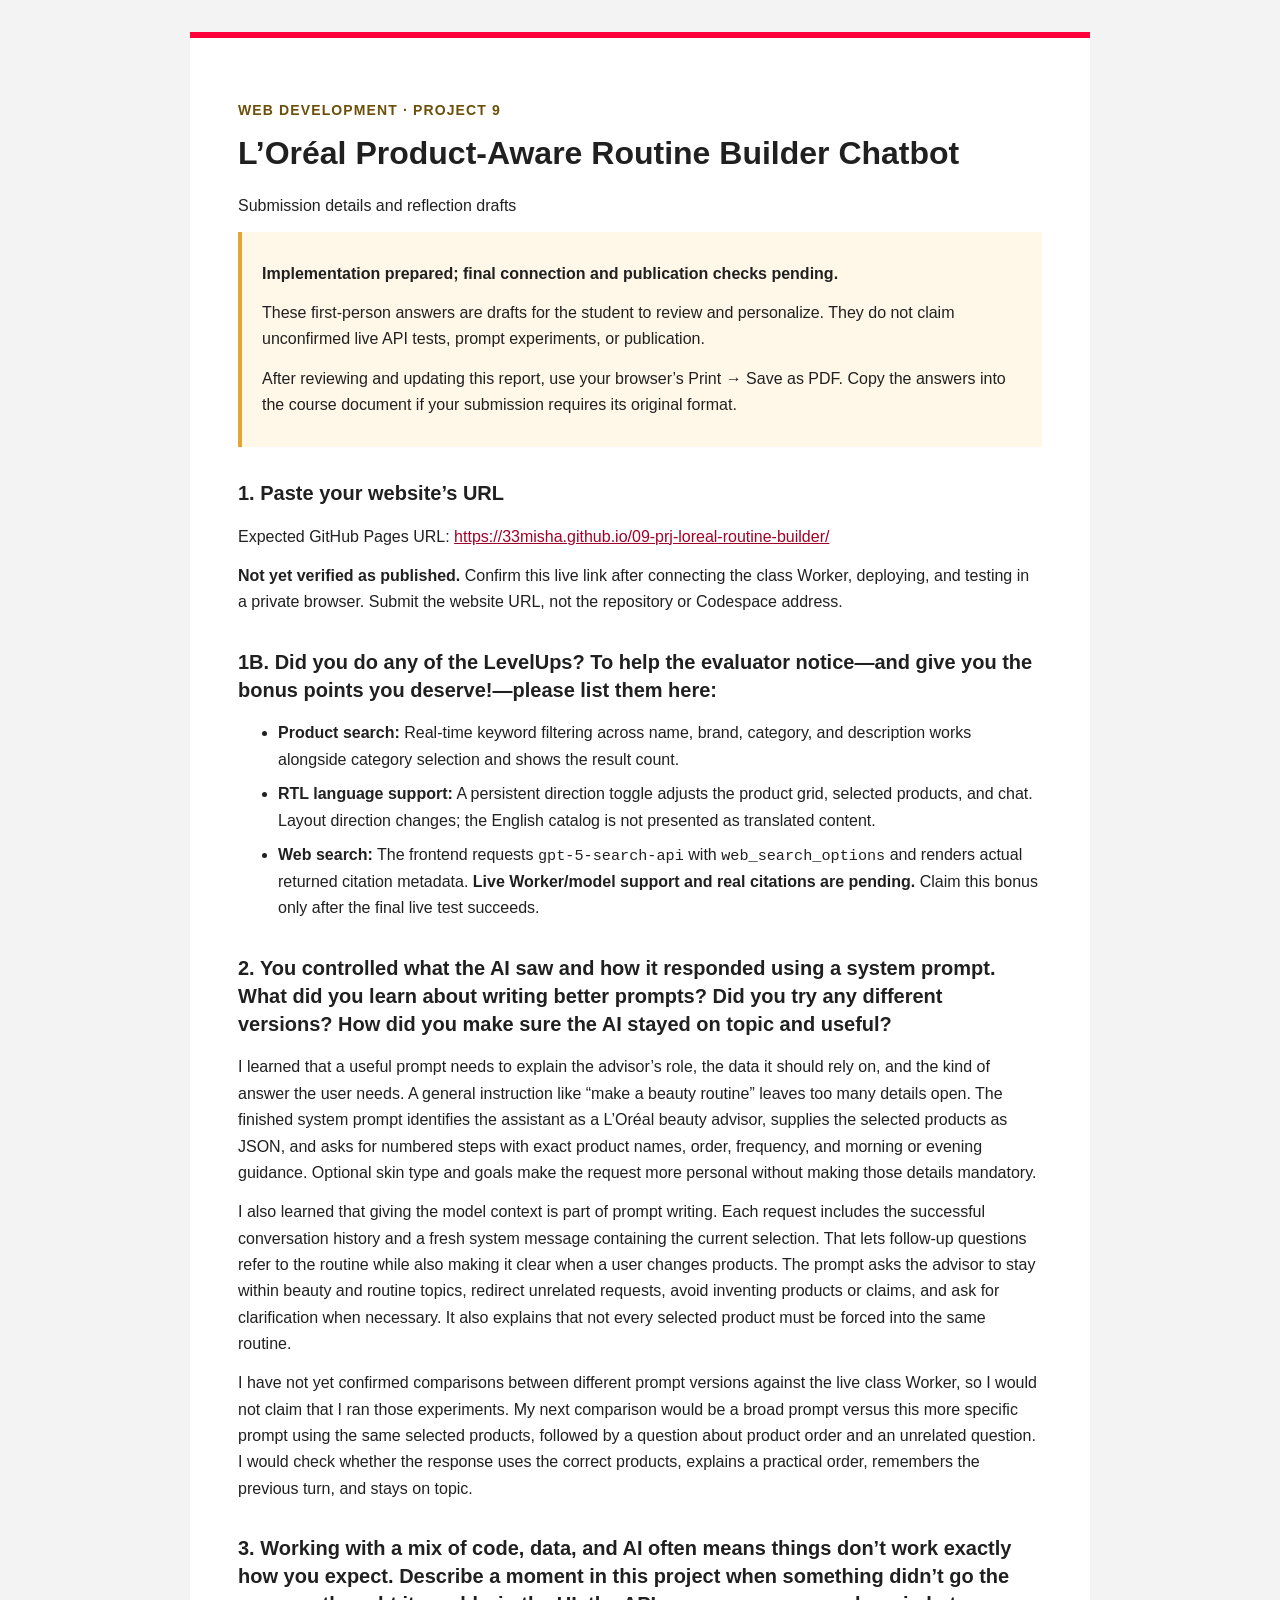
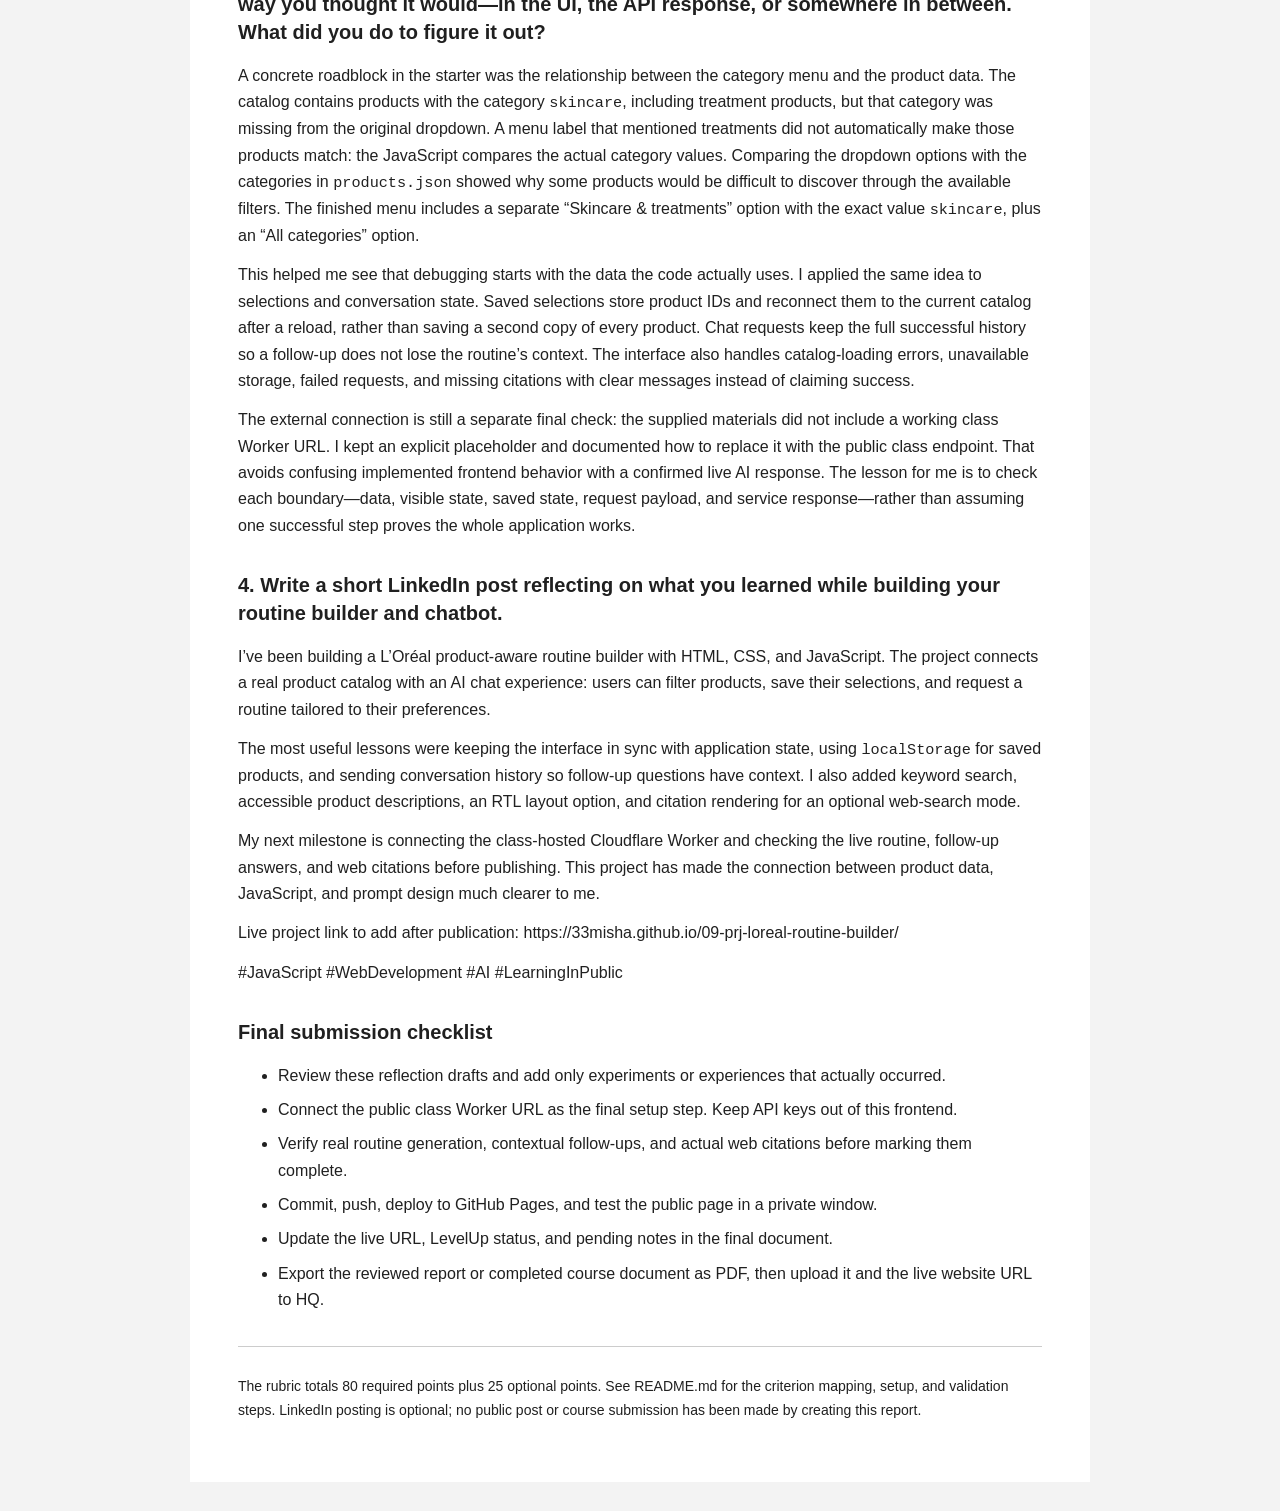
==== submission.html @ 69f9c68c "Complete product-aware routine builder and submission drafts" ====
<!DOCTYPE html>
<html lang="en">
  <head>
    <meta charset="UTF-8" />
    <meta name="viewport" content="width=device-width, initial-scale=1.0" />
    <title>Project 9 | Submission and Reflections</title>
    <style>
      /* This separate report is readable on screen and when printed to PDF. */
      * { box-sizing: border-box; }
      body { margin: 0; background: #f3f3f3; color: #202020; font: 1rem/1.65 Arial, sans-serif; }
      main { max-width: 900px; margin: 2rem auto; padding: 3rem; background: white; border-top: 6px solid #ff003b; }
      h1 { line-height: 1.15; font-size: 2rem; margin-top: .5rem; }
      h2 { font-size: 1.25rem; line-height: 1.4; margin-top: 2rem; break-after: avoid; }
      p { margin: .8rem 0; }
      a { color: #a00027; overflow-wrap: anywhere; }
      .eyebrow { font-size: .875rem; font-weight: bold; letter-spacing: .08em; color: #6c500a; }
      .notice { padding: 1rem 1.25rem; border-inline-start: 4px solid #e3a535; background: #fff8e8; }
      .status { font-weight: bold; }
      li { margin-block: .5rem; }
      code { font-size: .95em; }
      footer { margin-top: 2rem; border-top: 1px solid #ccc; padding-top: 1rem; font-size: .875rem; }
      @media (max-width: 600px) { main { margin: 0; padding: 1.5rem; } }
      @media print {
        @page { size: Letter; margin: .65in; }
        body { background: white; font-size: 10.5pt; line-height: 1.5; }
        main { max-width: none; margin: 0; padding: 0; border-top-width: 4px; }
        .screen-note { display: none; }
        h1 { font-size: 23pt; }
        h2 { font-size: 13pt; }
        p, li { orphans: 3; widows: 3; }
        a { color: inherit; }
        .notice { background: white; }
      }
    </style>
  </head>
  <body>
    <main>
      <header>
        <p class="eyebrow">WEB DEVELOPMENT · PROJECT 9</p>
        <h1>L’Oréal Product-Aware Routine Builder Chatbot</h1>
        <p>Submission details and reflection drafts</p>
      </header>
      <div class="notice">
        <p class="status">Implementation prepared; final connection and publication checks pending.</p>
        <p>These first-person answers are drafts for the student to review and personalize. They do not claim unconfirmed live API tests, prompt experiments, or publication.</p>
        <p class="screen-note">After reviewing and updating this report, use your browser’s Print → Save as PDF. Copy the answers into the course document if your submission requires its original format.</p>
      </div>

      <section aria-labelledby="website">
        <h2 id="website">1. Paste your website’s URL</h2>
        <p>Expected GitHub Pages URL: <a href="https://33misha.github.io/09-prj-loreal-routine-builder/">https://33misha.github.io/09-prj-loreal-routine-builder/</a></p>
        <p><strong>Not yet verified as published.</strong> Confirm this live link after connecting the class Worker, deploying, and testing in a private browser. Submit the website URL, not the repository or Codespace address.</p>
      </section>

      <section aria-labelledby="levelups">
        <h2 id="levelups">1B. Did you do any of the LevelUps? To help the evaluator notice—and give you the bonus points you deserve!—please list them here:</h2>
        <ul>
          <li><strong>Product search:</strong> Real-time keyword filtering across name, brand, category, and description works alongside category selection and shows the result count.</li>
          <li><strong>RTL language support:</strong> A persistent direction toggle adjusts the product grid, selected products, and chat. Layout direction changes; the English catalog is not presented as translated content.</li>
          <li><strong>Web search:</strong> The frontend requests <code>gpt-5-search-api</code> with <code>web_search_options</code> and renders actual returned citation metadata. <strong>Live Worker/model support and real citations are pending.</strong> Claim this bonus only after the final live test succeeds.</li>
        </ul>
      </section>

      <section aria-labelledby="prompt">
        <h2 id="prompt">2. You controlled what the AI saw and how it responded using a system prompt. What did you learn about writing better prompts? Did you try any different versions? How did you make sure the AI stayed on topic and useful?</h2>
        <p>I learned that a useful prompt needs to explain the advisor’s role, the data it should rely on, and the kind of answer the user needs. A general instruction like “make a beauty routine” leaves too many details open. The finished system prompt identifies the assistant as a L’Oréal beauty advisor, supplies the selected products as JSON, and asks for numbered steps with exact product names, order, frequency, and morning or evening guidance. Optional skin type and goals make the request more personal without making those details mandatory.</p>
        <p>I also learned that giving the model context is part of prompt writing. Each request includes the successful conversation history and a fresh system message containing the current selection. That lets follow-up questions refer to the routine while also making it clear when a user changes products. The prompt asks the advisor to stay within beauty and routine topics, redirect unrelated requests, avoid inventing products or claims, and ask for clarification when necessary. It also explains that not every selected product must be forced into the same routine.</p>
        <p>I have not yet confirmed comparisons between different prompt versions against the live class Worker, so I would not claim that I ran those experiments. My next comparison would be a broad prompt versus this more specific prompt using the same selected products, followed by a question about product order and an unrelated question. I would check whether the response uses the correct products, explains a practical order, remembers the previous turn, and stays on topic.</p>
      </section>

      <section aria-labelledby="roadblock">
        <h2 id="roadblock">3. Working with a mix of code, data, and AI often means things don’t work exactly how you expect. Describe a moment in this project when something didn’t go the way you thought it would—in the UI, the API response, or somewhere in between. What did you do to figure it out?</h2>
        <p>A concrete roadblock in the starter was the relationship between the category menu and the product data. The catalog contains products with the category <code>skincare</code>, including treatment products, but that category was missing from the original dropdown. A menu label that mentioned treatments did not automatically make those products match: the JavaScript compares the actual category values. Comparing the dropdown options with the categories in <code>products.json</code> showed why some products would be difficult to discover through the available filters. The finished menu includes a separate “Skincare &amp; treatments” option with the exact value <code>skincare</code>, plus an “All categories” option.</p>
        <p>This helped me see that debugging starts with the data the code actually uses. I applied the same idea to selections and conversation state. Saved selections store product IDs and reconnect them to the current catalog after a reload, rather than saving a second copy of every product. Chat requests keep the full successful history so a follow-up does not lose the routine’s context. The interface also handles catalog-loading errors, unavailable storage, failed requests, and missing citations with clear messages instead of claiming success.</p>
        <p>The external connection is still a separate final check: the supplied materials did not include a working class Worker URL. I kept an explicit placeholder and documented how to replace it with the public class endpoint. That avoids confusing implemented frontend behavior with a confirmed live AI response. The lesson for me is to check each boundary—data, visible state, saved state, request payload, and service response—rather than assuming one successful step proves the whole application works.</p>
      </section>

      <section aria-labelledby="linkedin">
        <h2 id="linkedin">4. Write a short LinkedIn post reflecting on what you learned while building your routine builder and chatbot.</h2>
        <p>I’ve been building a L’Oréal product-aware routine builder with HTML, CSS, and JavaScript. The project connects a real product catalog with an AI chat experience: users can filter products, save their selections, and request a routine tailored to their preferences.</p>
        <p>The most useful lessons were keeping the interface in sync with application state, using <code>localStorage</code> for saved products, and sending conversation history so follow-up questions have context. I also added keyword search, accessible product descriptions, an RTL layout option, and citation rendering for an optional web-search mode.</p>
        <p>My next milestone is connecting the class-hosted Cloudflare Worker and checking the live routine, follow-up answers, and web citations before publishing. This project has made the connection between product data, JavaScript, and prompt design much clearer to me.</p>
        <p>Live project link to add after publication: https://33misha.github.io/09-prj-loreal-routine-builder/</p>
        <p>#JavaScript #WebDevelopment #AI #LearningInPublic</p>
      </section>

      <section aria-labelledby="remaining">
        <h2 id="remaining">Final submission checklist</h2>
        <ul>
          <li>Review these reflection drafts and add only experiments or experiences that actually occurred.</li>
          <li>Connect the public class Worker URL as the final setup step. Keep API keys out of this frontend.</li>
          <li>Verify real routine generation, contextual follow-ups, and actual web citations before marking them complete.</li>
          <li>Commit, push, deploy to GitHub Pages, and test the public page in a private window.</li>
          <li>Update the live URL, LevelUp status, and pending notes in the final document.</li>
          <li>Export the reviewed report or completed course document as PDF, then upload it and the live website URL to HQ.</li>
        </ul>
      </section>
      <footer>
        <p>The rubric totals 80 required points plus 25 optional points. See README.md for the criterion mapping, setup, and validation steps. LinkedIn posting is optional; no public post or course submission has been made by creating this report.</p>
      </footer>
    </main>
  </body>
</html>
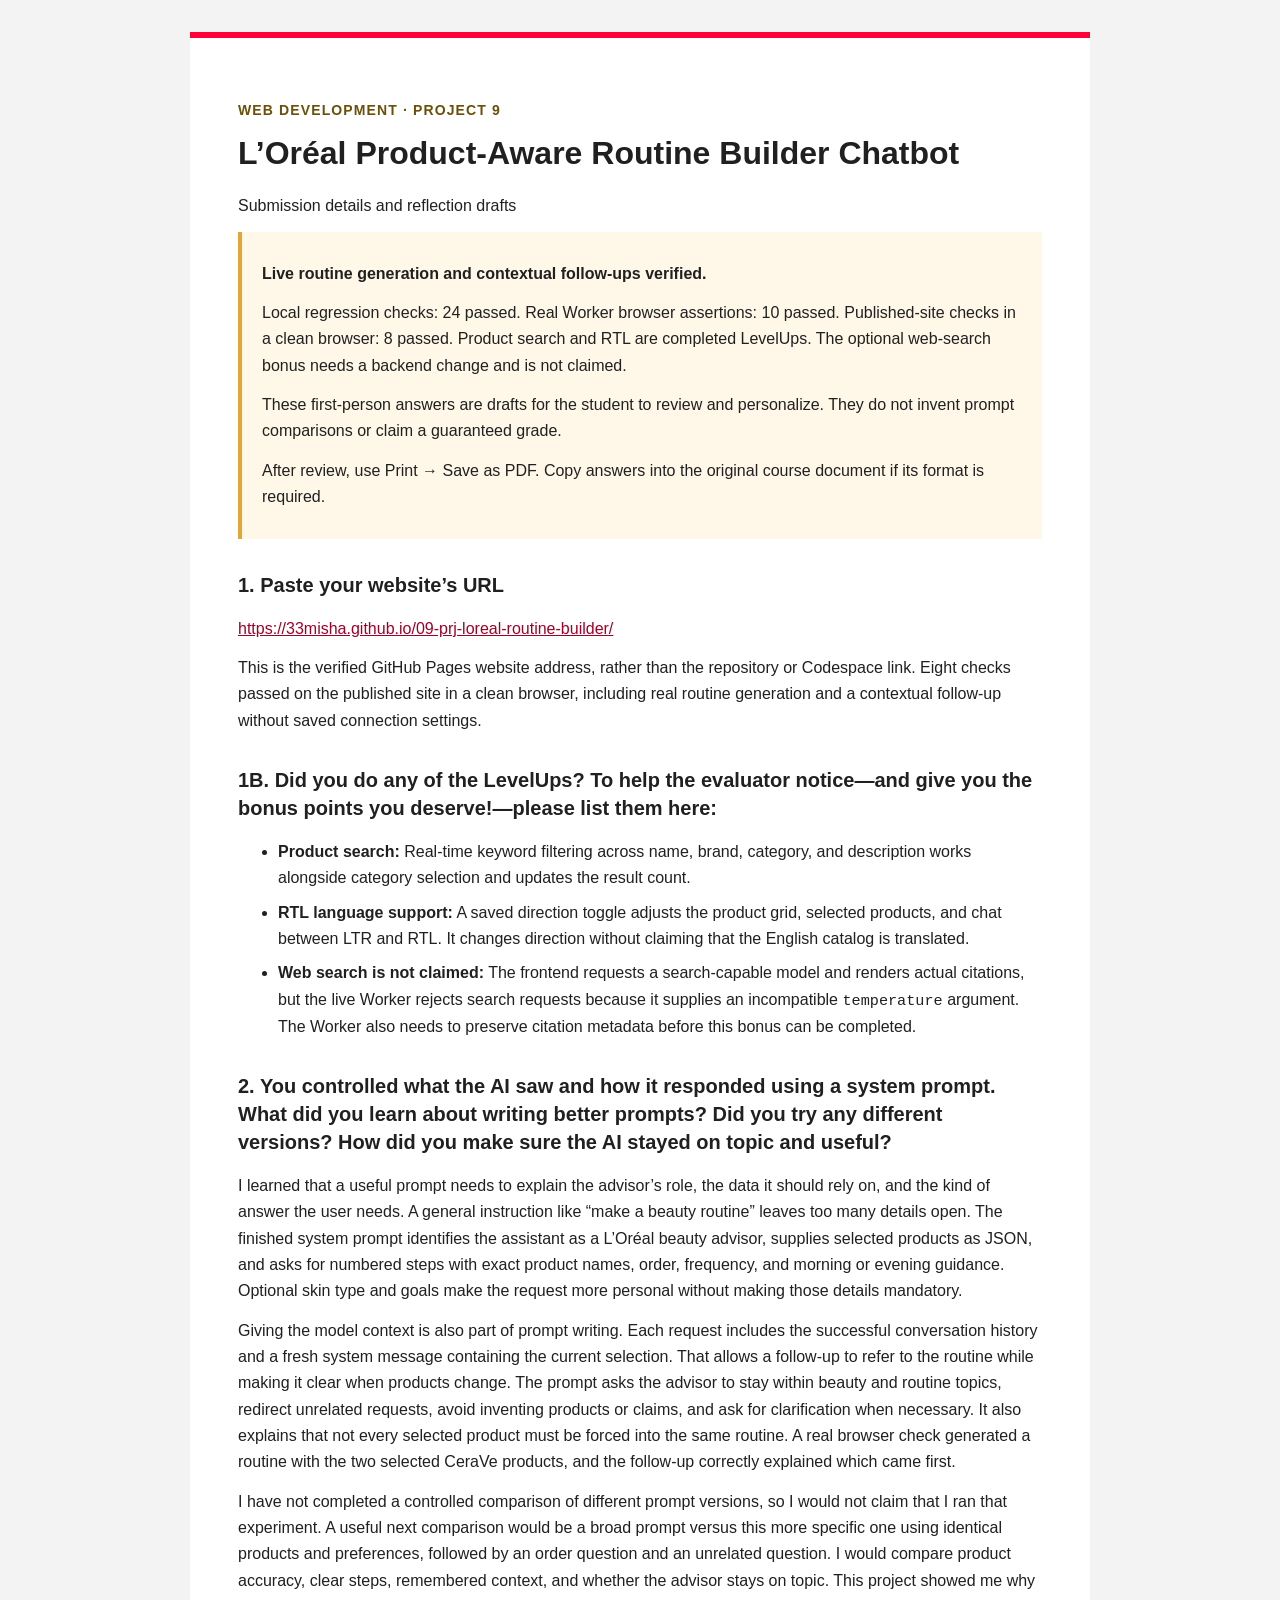
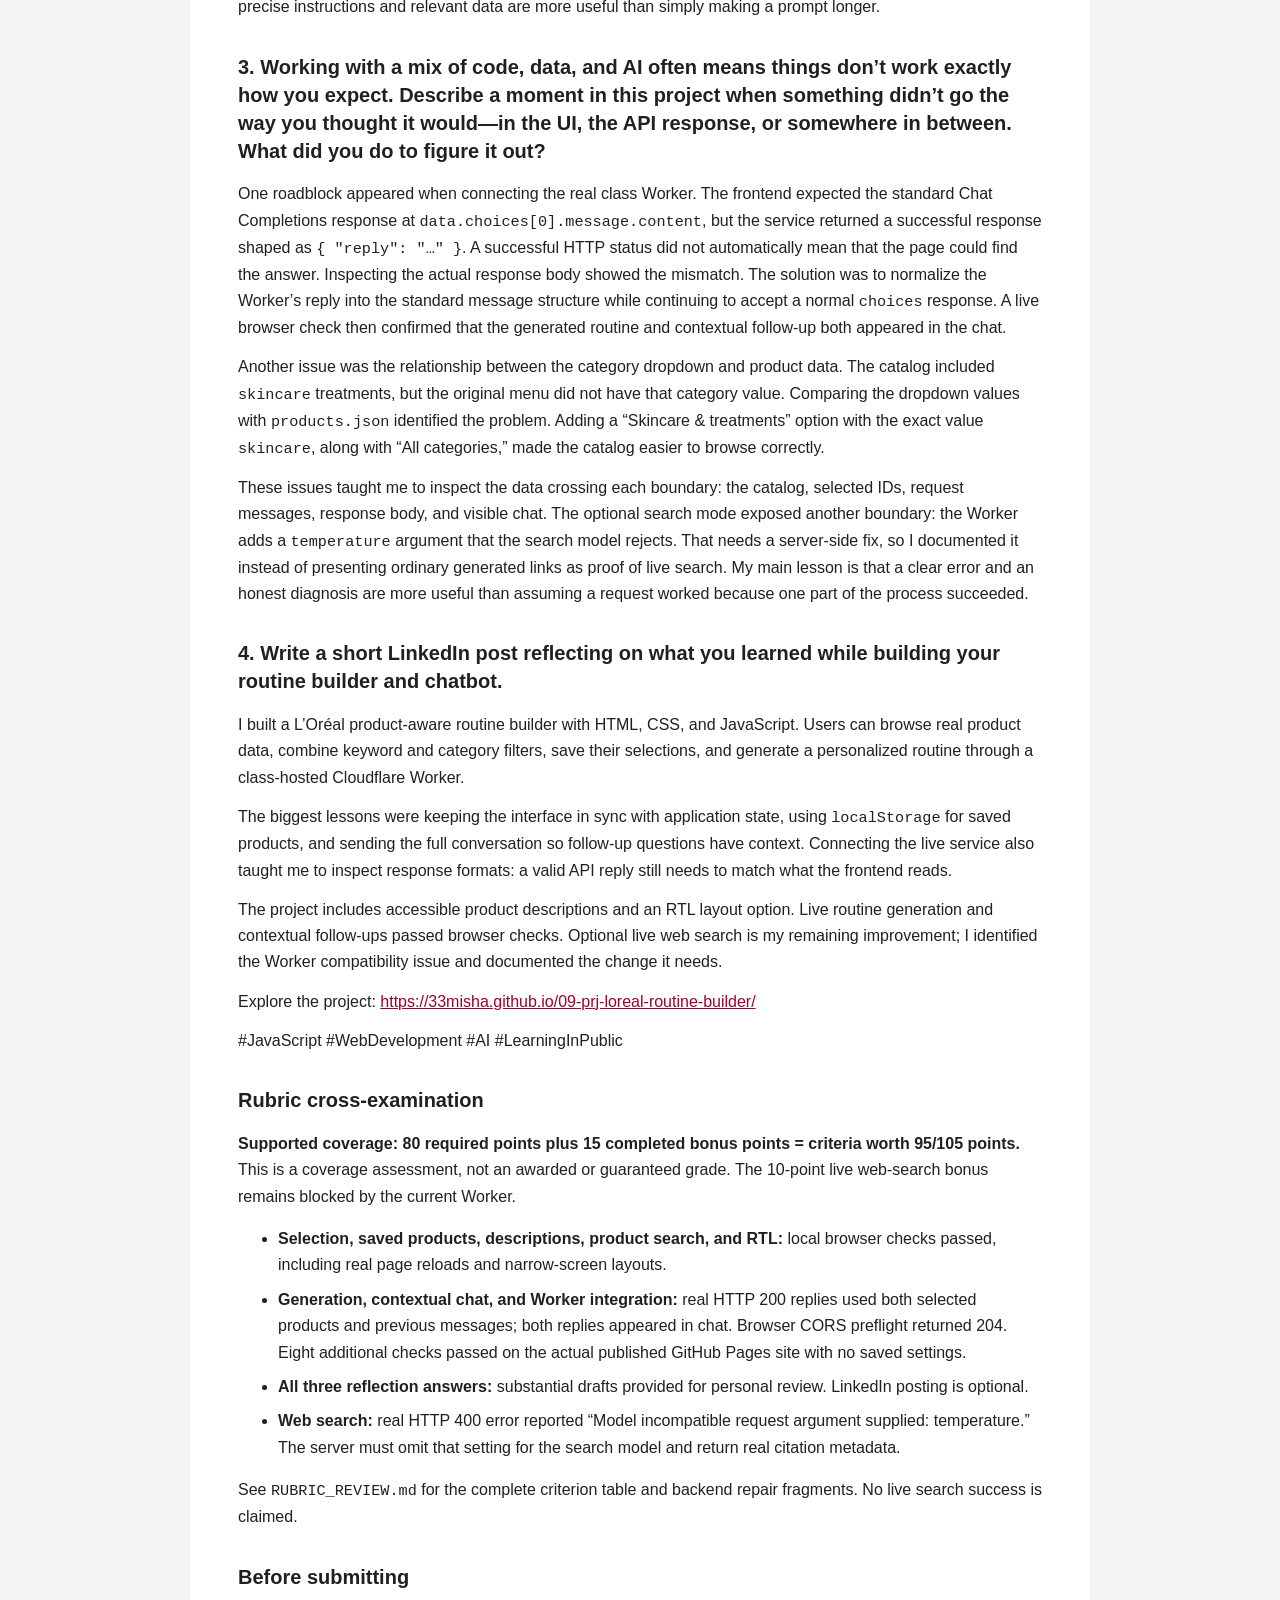
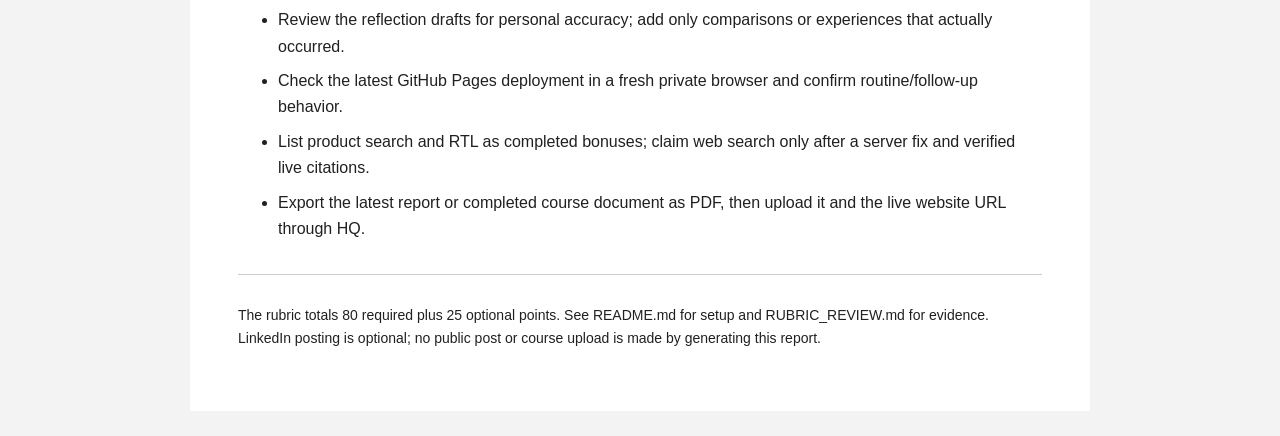
==== commit 2ab8d14e: "Document live verification and rubric review with updated submission" ====
--- a/submission.html
+++ b/submission.html
@@ -41,62 +41,73 @@
         <p>Submission details and reflection drafts</p>
       </header>
       <div class="notice">
-        <p class="status">Implementation prepared; final connection and publication checks pending.</p>
-        <p>These first-person answers are drafts for the student to review and personalize. They do not claim unconfirmed live API tests, prompt experiments, or publication.</p>
-        <p class="screen-note">After reviewing and updating this report, use your browser’s Print → Save as PDF. Copy the answers into the course document if your submission requires its original format.</p>
+        <p class="status">Live routine generation and contextual follow-ups verified.</p>
+        <p>Local regression checks: 24 passed. Real Worker browser assertions: 10 passed. Published-site checks in a clean browser: 8 passed. Product search and RTL are completed LevelUps. The optional web-search bonus needs a backend change and is not claimed.</p>
+        <p>These first-person answers are drafts for the student to review and personalize. They do not invent prompt comparisons or claim a guaranteed grade.</p>
+        <p class="screen-note">After review, use Print → Save as PDF. Copy answers into the original course document if its format is required.</p>
       </div>
 
       <section aria-labelledby="website">
         <h2 id="website">1. Paste your website’s URL</h2>
-        <p>Expected GitHub Pages URL: <a href="https://33misha.github.io/09-prj-loreal-routine-builder/">https://33misha.github.io/09-prj-loreal-routine-builder/</a></p>
-        <p><strong>Not yet verified as published.</strong> Confirm this live link after connecting the class Worker, deploying, and testing in a private browser. Submit the website URL, not the repository or Codespace address.</p>
+        <p><a href="https://33misha.github.io/09-prj-loreal-routine-builder/">https://33misha.github.io/09-prj-loreal-routine-builder/</a></p>
+        <p>This is the verified GitHub Pages website address, rather than the repository or Codespace link. Eight checks passed on the published site in a clean browser, including real routine generation and a contextual follow-up without saved connection settings.</p>
       </section>
 
       <section aria-labelledby="levelups">
         <h2 id="levelups">1B. Did you do any of the LevelUps? To help the evaluator notice—and give you the bonus points you deserve!—please list them here:</h2>
         <ul>
-          <li><strong>Product search:</strong> Real-time keyword filtering across name, brand, category, and description works alongside category selection and shows the result count.</li>
-          <li><strong>RTL language support:</strong> A persistent direction toggle adjusts the product grid, selected products, and chat. Layout direction changes; the English catalog is not presented as translated content.</li>
-          <li><strong>Web search:</strong> The frontend requests <code>gpt-5-search-api</code> with <code>web_search_options</code> and renders actual returned citation metadata. <strong>Live Worker/model support and real citations are pending.</strong> Claim this bonus only after the final live test succeeds.</li>
+          <li><strong>Product search:</strong> Real-time keyword filtering across name, brand, category, and description works alongside category selection and updates the result count.</li>
+          <li><strong>RTL language support:</strong> A saved direction toggle adjusts the product grid, selected products, and chat between LTR and RTL. It changes direction without claiming that the English catalog is translated.</li>
+          <li><strong>Web search is not claimed:</strong> The frontend requests a search-capable model and renders actual citations, but the live Worker rejects search requests because it supplies an incompatible <code>temperature</code> argument. The Worker also needs to preserve citation metadata before this bonus can be completed.</li>
         </ul>
       </section>
 
       <section aria-labelledby="prompt">
         <h2 id="prompt">2. You controlled what the AI saw and how it responded using a system prompt. What did you learn about writing better prompts? Did you try any different versions? How did you make sure the AI stayed on topic and useful?</h2>
-        <p>I learned that a useful prompt needs to explain the advisor’s role, the data it should rely on, and the kind of answer the user needs. A general instruction like “make a beauty routine” leaves too many details open. The finished system prompt identifies the assistant as a L’Oréal beauty advisor, supplies the selected products as JSON, and asks for numbered steps with exact product names, order, frequency, and morning or evening guidance. Optional skin type and goals make the request more personal without making those details mandatory.</p>
-        <p>I also learned that giving the model context is part of prompt writing. Each request includes the successful conversation history and a fresh system message containing the current selection. That lets follow-up questions refer to the routine while also making it clear when a user changes products. The prompt asks the advisor to stay within beauty and routine topics, redirect unrelated requests, avoid inventing products or claims, and ask for clarification when necessary. It also explains that not every selected product must be forced into the same routine.</p>
-        <p>I have not yet confirmed comparisons between different prompt versions against the live class Worker, so I would not claim that I ran those experiments. My next comparison would be a broad prompt versus this more specific prompt using the same selected products, followed by a question about product order and an unrelated question. I would check whether the response uses the correct products, explains a practical order, remembers the previous turn, and stays on topic.</p>
+        <p>I learned that a useful prompt needs to explain the advisor’s role, the data it should rely on, and the kind of answer the user needs. A general instruction like “make a beauty routine” leaves too many details open. The finished system prompt identifies the assistant as a L’Oréal beauty advisor, supplies selected products as JSON, and asks for numbered steps with exact product names, order, frequency, and morning or evening guidance. Optional skin type and goals make the request more personal without making those details mandatory.</p>
+        <p>Giving the model context is also part of prompt writing. Each request includes the successful conversation history and a fresh system message containing the current selection. That allows a follow-up to refer to the routine while making it clear when products change. The prompt asks the advisor to stay within beauty and routine topics, redirect unrelated requests, avoid inventing products or claims, and ask for clarification when necessary. It also explains that not every selected product must be forced into the same routine. A real browser check generated a routine with the two selected CeraVe products, and the follow-up correctly explained which came first.</p>
+        <p>I have not completed a controlled comparison of different prompt versions, so I would not claim that I ran that experiment. A useful next comparison would be a broad prompt versus this more specific one using identical products and preferences, followed by an order question and an unrelated question. I would compare product accuracy, clear steps, remembered context, and whether the advisor stays on topic. This project showed me why precise instructions and relevant data are more useful than simply making a prompt longer.</p>
       </section>
 
       <section aria-labelledby="roadblock">
         <h2 id="roadblock">3. Working with a mix of code, data, and AI often means things don’t work exactly how you expect. Describe a moment in this project when something didn’t go the way you thought it would—in the UI, the API response, or somewhere in between. What did you do to figure it out?</h2>
-        <p>A concrete roadblock in the starter was the relationship between the category menu and the product data. The catalog contains products with the category <code>skincare</code>, including treatment products, but that category was missing from the original dropdown. A menu label that mentioned treatments did not automatically make those products match: the JavaScript compares the actual category values. Comparing the dropdown options with the categories in <code>products.json</code> showed why some products would be difficult to discover through the available filters. The finished menu includes a separate “Skincare &amp; treatments” option with the exact value <code>skincare</code>, plus an “All categories” option.</p>
-        <p>This helped me see that debugging starts with the data the code actually uses. I applied the same idea to selections and conversation state. Saved selections store product IDs and reconnect them to the current catalog after a reload, rather than saving a second copy of every product. Chat requests keep the full successful history so a follow-up does not lose the routine’s context. The interface also handles catalog-loading errors, unavailable storage, failed requests, and missing citations with clear messages instead of claiming success.</p>
-        <p>The external connection is still a separate final check: the supplied materials did not include a working class Worker URL. I kept an explicit placeholder and documented how to replace it with the public class endpoint. That avoids confusing implemented frontend behavior with a confirmed live AI response. The lesson for me is to check each boundary—data, visible state, saved state, request payload, and service response—rather than assuming one successful step proves the whole application works.</p>
+        <p>One roadblock appeared when connecting the real class Worker. The frontend expected the standard Chat Completions response at <code>data.choices[0].message.content</code>, but the service returned a successful response shaped as <code>{ "reply": "…" }</code>. A successful HTTP status did not automatically mean that the page could find the answer. Inspecting the actual response body showed the mismatch. The solution was to normalize the Worker’s reply into the standard message structure while continuing to accept a normal <code>choices</code> response. A live browser check then confirmed that the generated routine and contextual follow-up both appeared in the chat.</p>
+        <p>Another issue was the relationship between the category dropdown and product data. The catalog included <code>skincare</code> treatments, but the original menu did not have that category value. Comparing the dropdown values with <code>products.json</code> identified the problem. Adding a “Skincare &amp; treatments” option with the exact value <code>skincare</code>, along with “All categories,” made the catalog easier to browse correctly.</p>
+        <p>These issues taught me to inspect the data crossing each boundary: the catalog, selected IDs, request messages, response body, and visible chat. The optional search mode exposed another boundary: the Worker adds a <code>temperature</code> argument that the search model rejects. That needs a server-side fix, so I documented it instead of presenting ordinary generated links as proof of live search. My main lesson is that a clear error and an honest diagnosis are more useful than assuming a request worked because one part of the process succeeded.</p>
       </section>
 
       <section aria-labelledby="linkedin">
         <h2 id="linkedin">4. Write a short LinkedIn post reflecting on what you learned while building your routine builder and chatbot.</h2>
-        <p>I’ve been building a L’Oréal product-aware routine builder with HTML, CSS, and JavaScript. The project connects a real product catalog with an AI chat experience: users can filter products, save their selections, and request a routine tailored to their preferences.</p>
-        <p>The most useful lessons were keeping the interface in sync with application state, using <code>localStorage</code> for saved products, and sending conversation history so follow-up questions have context. I also added keyword search, accessible product descriptions, an RTL layout option, and citation rendering for an optional web-search mode.</p>
-        <p>My next milestone is connecting the class-hosted Cloudflare Worker and checking the live routine, follow-up answers, and web citations before publishing. This project has made the connection between product data, JavaScript, and prompt design much clearer to me.</p>
-        <p>Live project link to add after publication: https://33misha.github.io/09-prj-loreal-routine-builder/</p>
+        <p>I built a L’Oréal product-aware routine builder with HTML, CSS, and JavaScript. Users can browse real product data, combine keyword and category filters, save their selections, and generate a personalized routine through a class-hosted Cloudflare Worker.</p>
+        <p>The biggest lessons were keeping the interface in sync with application state, using <code>localStorage</code> for saved products, and sending the full conversation so follow-up questions have context. Connecting the live service also taught me to inspect response formats: a valid API reply still needs to match what the frontend reads.</p>
+        <p>The project includes accessible product descriptions and an RTL layout option. Live routine generation and contextual follow-ups passed browser checks. Optional live web search is my remaining improvement; I identified the Worker compatibility issue and documented the change it needs.</p>
+        <p>Explore the project: <a href="https://33misha.github.io/09-prj-loreal-routine-builder/">https://33misha.github.io/09-prj-loreal-routine-builder/</a></p>
         <p>#JavaScript #WebDevelopment #AI #LearningInPublic</p>
       </section>
 
+      <section aria-labelledby="rubric">
+        <h2 id="rubric">Rubric cross-examination</h2>
+        <p><strong>Supported coverage: 80 required points plus 15 completed bonus points = criteria worth 95/105 points.</strong> This is a coverage assessment, not an awarded or guaranteed grade. The 10-point live web-search bonus remains blocked by the current Worker.</p>
+        <ul>
+          <li><strong>Selection, saved products, descriptions, product search, and RTL:</strong> local browser checks passed, including real page reloads and narrow-screen layouts.</li>
+          <li><strong>Generation, contextual chat, and Worker integration:</strong> real HTTP 200 replies used both selected products and previous messages; both replies appeared in chat. Browser CORS preflight returned 204. Eight additional checks passed on the actual published GitHub Pages site with no saved settings.</li>
+          <li><strong>All three reflection answers:</strong> substantial drafts provided for personal review. LinkedIn posting is optional.</li>
+          <li><strong>Web search:</strong> real HTTP 400 error reported “Model incompatible request argument supplied: temperature.” The server must omit that setting for the search model and return real citation metadata.</li>
+        </ul>
+        <p>See <code>RUBRIC_REVIEW.md</code> for the complete criterion table and backend repair fragments. No live search success is claimed.</p>
+      </section>
+
       <section aria-labelledby="remaining">
-        <h2 id="remaining">Final submission checklist</h2>
+        <h2 id="remaining">Before submitting</h2>
         <ul>
-          <li>Review these reflection drafts and add only experiments or experiences that actually occurred.</li>
-          <li>Connect the public class Worker URL as the final setup step. Keep API keys out of this frontend.</li>
-          <li>Verify real routine generation, contextual follow-ups, and actual web citations before marking them complete.</li>
-          <li>Commit, push, deploy to GitHub Pages, and test the public page in a private window.</li>
-          <li>Update the live URL, LevelUp status, and pending notes in the final document.</li>
-          <li>Export the reviewed report or completed course document as PDF, then upload it and the live website URL to HQ.</li>
+          <li>Review the reflection drafts for personal accuracy; add only comparisons or experiences that actually occurred.</li>
+          <li>Check the latest GitHub Pages deployment in a fresh private browser and confirm routine/follow-up behavior.</li>
+          <li>List product search and RTL as completed bonuses; claim web search only after a server fix and verified live citations.</li>
+          <li>Export the latest report or completed course document as PDF, then upload it and the live website URL through HQ.</li>
         </ul>
       </section>
       <footer>
-        <p>The rubric totals 80 required points plus 25 optional points. See README.md for the criterion mapping, setup, and validation steps. LinkedIn posting is optional; no public post or course submission has been made by creating this report.</p>
+        <p>The rubric totals 80 required plus 25 optional points. See README.md for setup and RUBRIC_REVIEW.md for evidence. LinkedIn posting is optional; no public post or course upload is made by generating this report.</p>
       </footer>
     </main>
   </body>
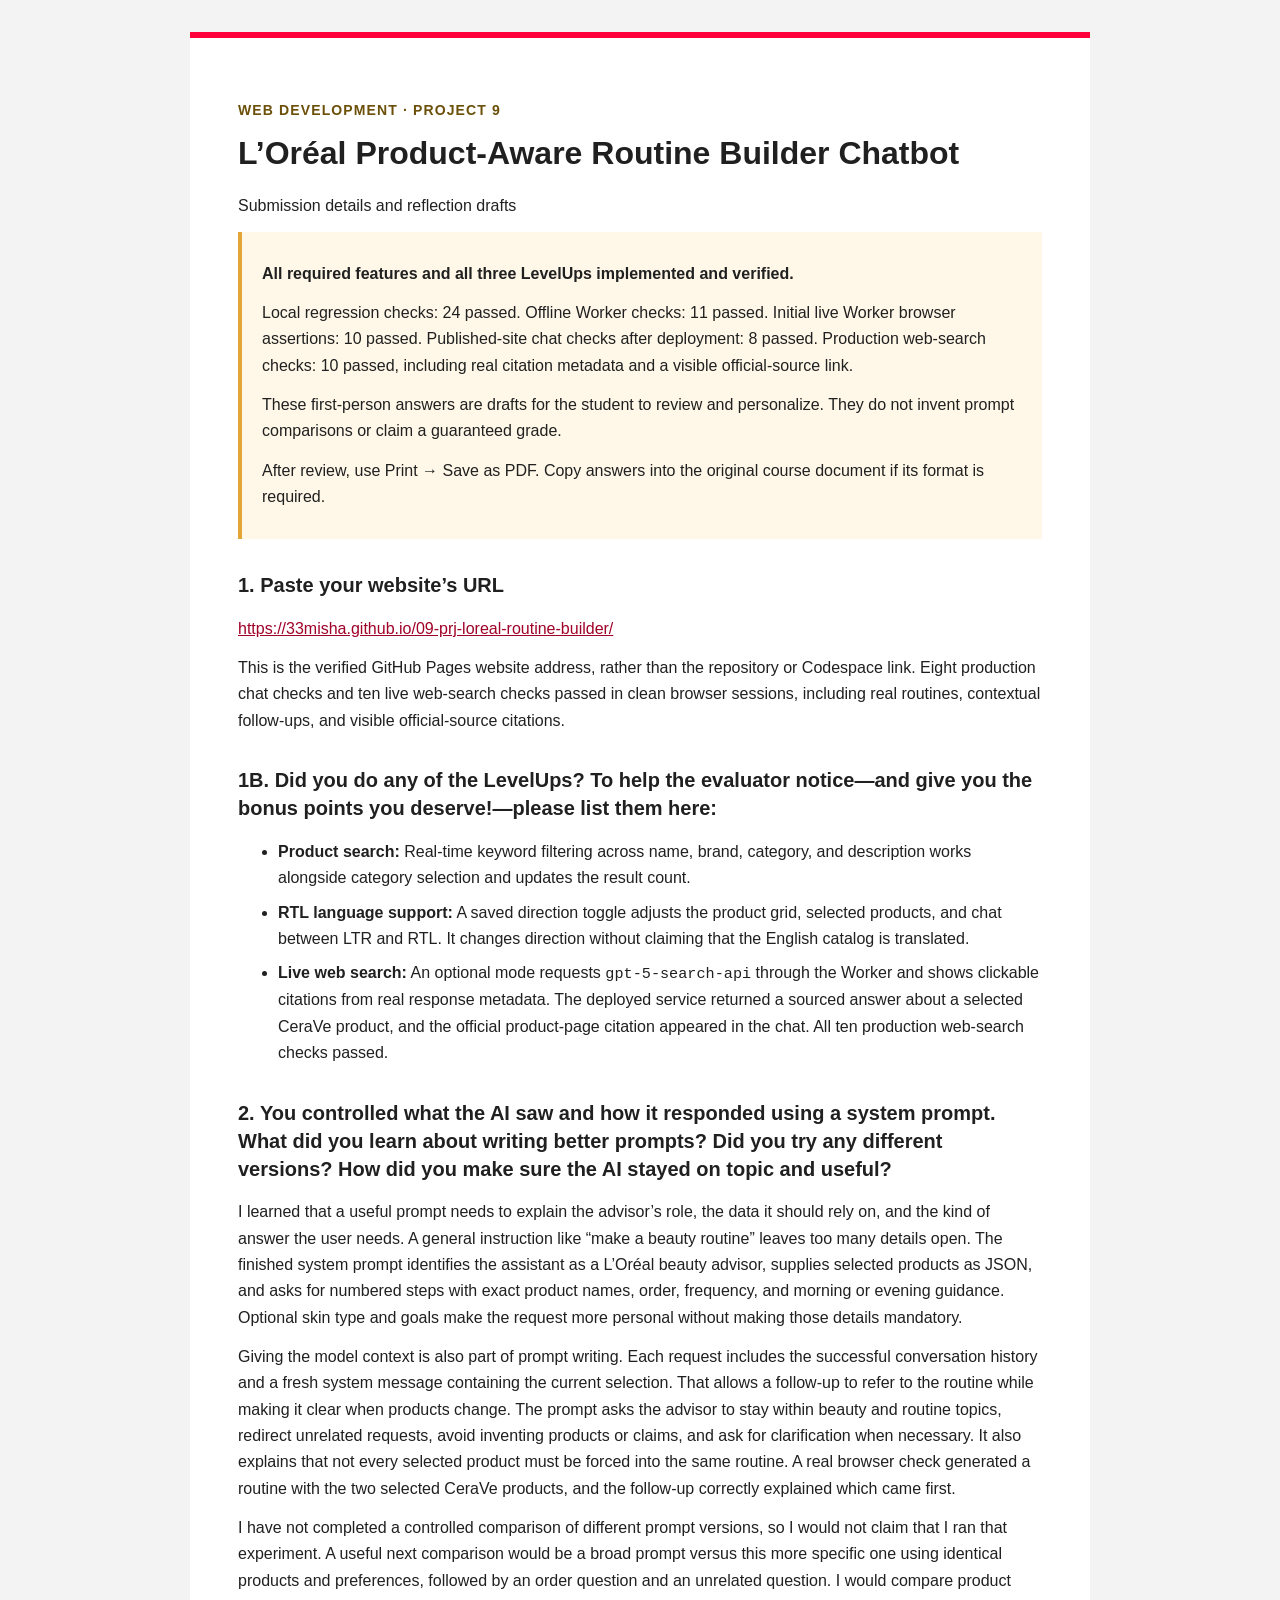
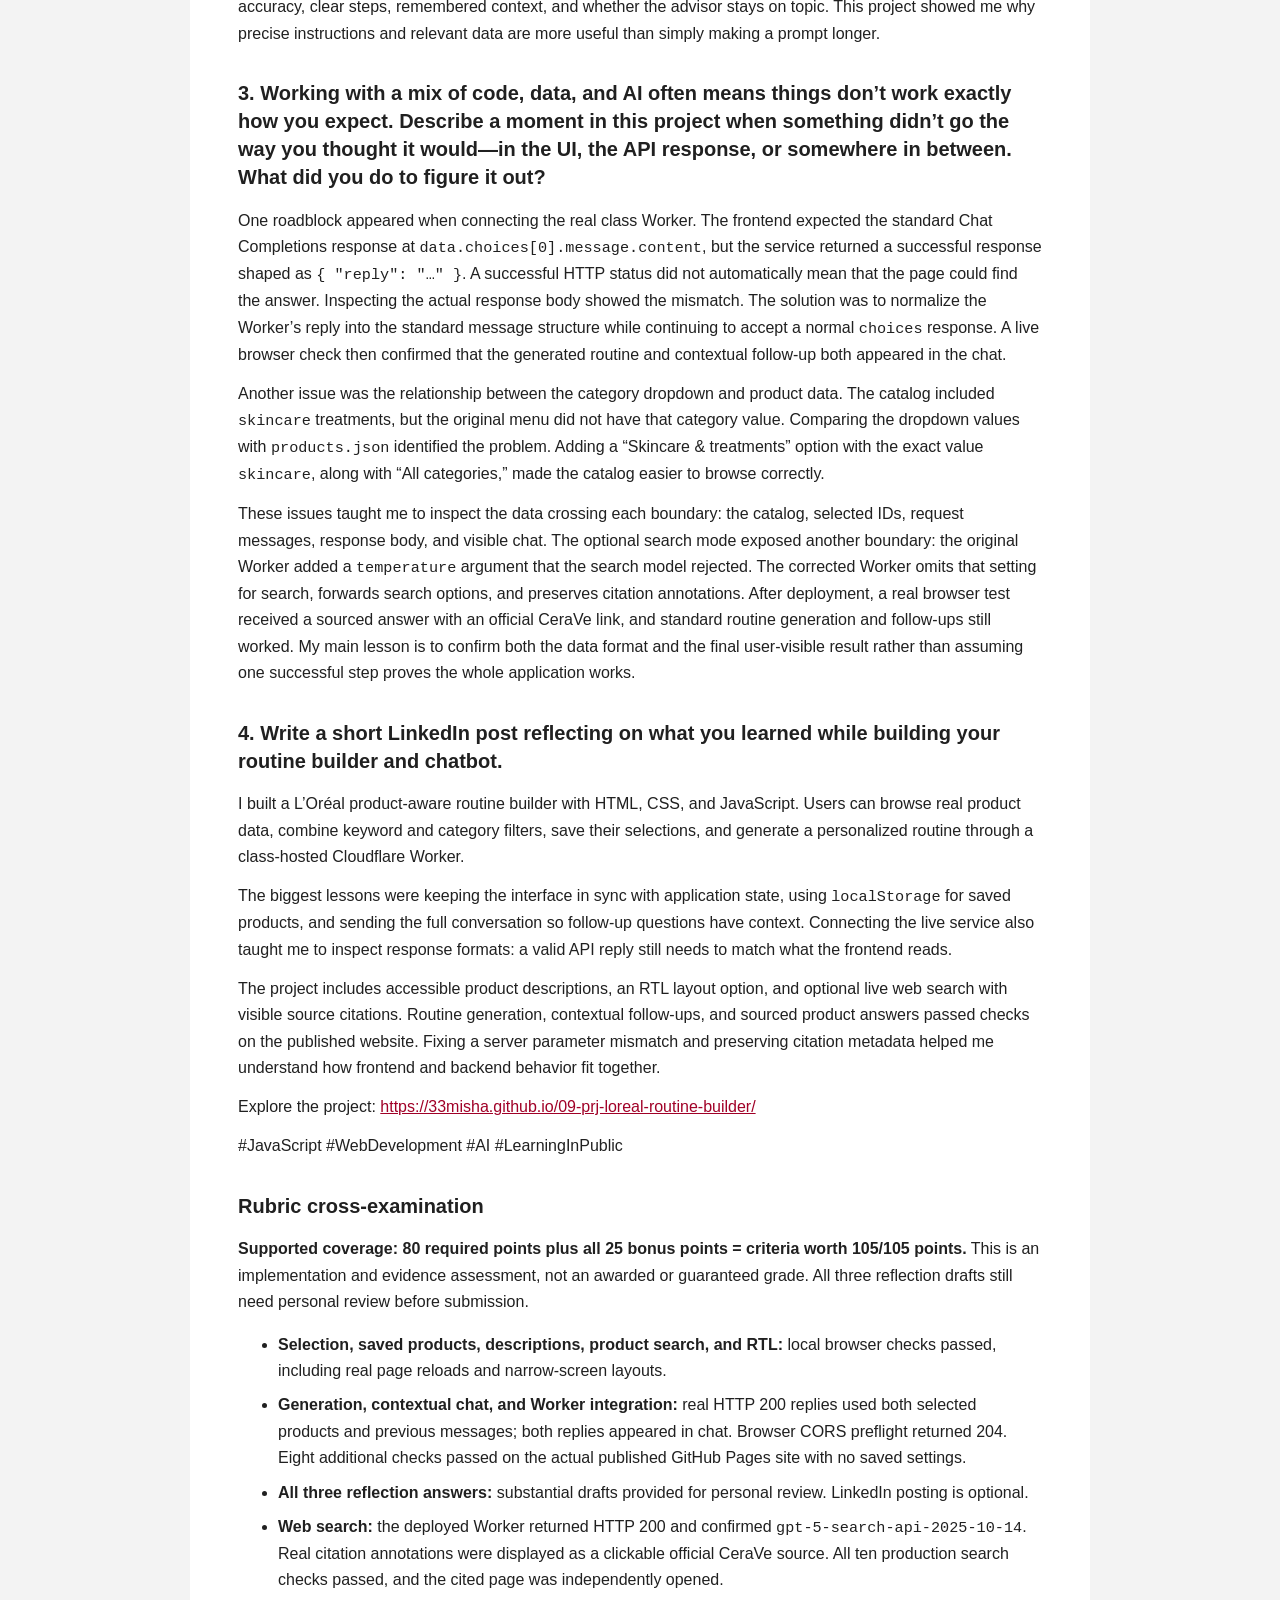
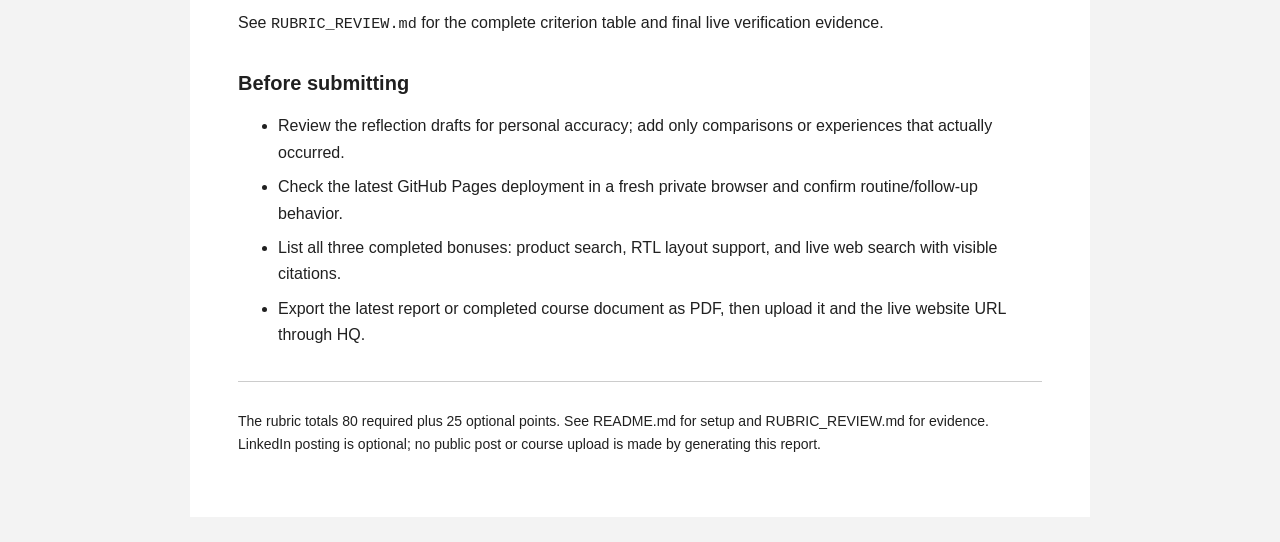
==== commit 023f476a: "Verify deployed web search and finalize full rubric coverage" ====
--- a/submission.html
+++ b/submission.html
@@ -41,8 +41,8 @@
         <p>Submission details and reflection drafts</p>
       </header>
       <div class="notice">
-        <p class="status">Live routine generation and contextual follow-ups verified.</p>
-        <p>Local regression checks: 24 passed. Real Worker browser assertions: 10 passed. Published-site checks in a clean browser: 8 passed. Product search and RTL are completed LevelUps. The optional web-search bonus needs a backend change and is not claimed.</p>
+        <p class="status">All required features and all three LevelUps implemented and verified.</p>
+        <p>Local regression checks: 24 passed. Offline Worker checks: 11 passed. Initial live Worker browser assertions: 10 passed. Published-site chat checks after deployment: 8 passed. Production web-search checks: 10 passed, including real citation metadata and a visible official-source link.</p>
         <p>These first-person answers are drafts for the student to review and personalize. They do not invent prompt comparisons or claim a guaranteed grade.</p>
         <p class="screen-note">After review, use Print → Save as PDF. Copy answers into the original course document if its format is required.</p>
       </div>
@@ -50,7 +50,7 @@
       <section aria-labelledby="website">
         <h2 id="website">1. Paste your website’s URL</h2>
         <p><a href="https://33misha.github.io/09-prj-loreal-routine-builder/">https://33misha.github.io/09-prj-loreal-routine-builder/</a></p>
-        <p>This is the verified GitHub Pages website address, rather than the repository or Codespace link. Eight checks passed on the published site in a clean browser, including real routine generation and a contextual follow-up without saved connection settings.</p>
+        <p>This is the verified GitHub Pages website address, rather than the repository or Codespace link. Eight production chat checks and ten live web-search checks passed in clean browser sessions, including real routines, contextual follow-ups, and visible official-source citations.</p>
       </section>
 
       <section aria-labelledby="levelups">
@@ -58,7 +58,7 @@
         <ul>
           <li><strong>Product search:</strong> Real-time keyword filtering across name, brand, category, and description works alongside category selection and updates the result count.</li>
           <li><strong>RTL language support:</strong> A saved direction toggle adjusts the product grid, selected products, and chat between LTR and RTL. It changes direction without claiming that the English catalog is translated.</li>
-          <li><strong>Web search is not claimed:</strong> The frontend requests a search-capable model and renders actual citations, but the live Worker rejects search requests because it supplies an incompatible <code>temperature</code> argument. The Worker also needs to preserve citation metadata before this bonus can be completed.</li>
+          <li><strong>Live web search:</strong> An optional mode requests <code>gpt-5-search-api</code> through the Worker and shows clickable citations from real response metadata. The deployed service returned a sourced answer about a selected CeraVe product, and the official product-page citation appeared in the chat. All ten production web-search checks passed.</li>
         </ul>
       </section>
 
@@ -73,28 +73,28 @@
         <h2 id="roadblock">3. Working with a mix of code, data, and AI often means things don’t work exactly how you expect. Describe a moment in this project when something didn’t go the way you thought it would—in the UI, the API response, or somewhere in between. What did you do to figure it out?</h2>
         <p>One roadblock appeared when connecting the real class Worker. The frontend expected the standard Chat Completions response at <code>data.choices[0].message.content</code>, but the service returned a successful response shaped as <code>{ "reply": "…" }</code>. A successful HTTP status did not automatically mean that the page could find the answer. Inspecting the actual response body showed the mismatch. The solution was to normalize the Worker’s reply into the standard message structure while continuing to accept a normal <code>choices</code> response. A live browser check then confirmed that the generated routine and contextual follow-up both appeared in the chat.</p>
         <p>Another issue was the relationship between the category dropdown and product data. The catalog included <code>skincare</code> treatments, but the original menu did not have that category value. Comparing the dropdown values with <code>products.json</code> identified the problem. Adding a “Skincare &amp; treatments” option with the exact value <code>skincare</code>, along with “All categories,” made the catalog easier to browse correctly.</p>
-        <p>These issues taught me to inspect the data crossing each boundary: the catalog, selected IDs, request messages, response body, and visible chat. The optional search mode exposed another boundary: the Worker adds a <code>temperature</code> argument that the search model rejects. That needs a server-side fix, so I documented it instead of presenting ordinary generated links as proof of live search. My main lesson is that a clear error and an honest diagnosis are more useful than assuming a request worked because one part of the process succeeded.</p>
+        <p>These issues taught me to inspect the data crossing each boundary: the catalog, selected IDs, request messages, response body, and visible chat. The optional search mode exposed another boundary: the original Worker added a <code>temperature</code> argument that the search model rejected. The corrected Worker omits that setting for search, forwards search options, and preserves citation annotations. After deployment, a real browser test received a sourced answer with an official CeraVe link, and standard routine generation and follow-ups still worked. My main lesson is to confirm both the data format and the final user-visible result rather than assuming one successful step proves the whole application works.</p>
       </section>
 
       <section aria-labelledby="linkedin">
         <h2 id="linkedin">4. Write a short LinkedIn post reflecting on what you learned while building your routine builder and chatbot.</h2>
         <p>I built a L’Oréal product-aware routine builder with HTML, CSS, and JavaScript. Users can browse real product data, combine keyword and category filters, save their selections, and generate a personalized routine through a class-hosted Cloudflare Worker.</p>
         <p>The biggest lessons were keeping the interface in sync with application state, using <code>localStorage</code> for saved products, and sending the full conversation so follow-up questions have context. Connecting the live service also taught me to inspect response formats: a valid API reply still needs to match what the frontend reads.</p>
-        <p>The project includes accessible product descriptions and an RTL layout option. Live routine generation and contextual follow-ups passed browser checks. Optional live web search is my remaining improvement; I identified the Worker compatibility issue and documented the change it needs.</p>
+        <p>The project includes accessible product descriptions, an RTL layout option, and optional live web search with visible source citations. Routine generation, contextual follow-ups, and sourced product answers passed checks on the published website. Fixing a server parameter mismatch and preserving citation metadata helped me understand how frontend and backend behavior fit together.</p>
         <p>Explore the project: <a href="https://33misha.github.io/09-prj-loreal-routine-builder/">https://33misha.github.io/09-prj-loreal-routine-builder/</a></p>
         <p>#JavaScript #WebDevelopment #AI #LearningInPublic</p>
       </section>
 
       <section aria-labelledby="rubric">
         <h2 id="rubric">Rubric cross-examination</h2>
-        <p><strong>Supported coverage: 80 required points plus 15 completed bonus points = criteria worth 95/105 points.</strong> This is a coverage assessment, not an awarded or guaranteed grade. The 10-point live web-search bonus remains blocked by the current Worker.</p>
+        <p><strong>Supported coverage: 80 required points plus all 25 bonus points = criteria worth 105/105 points.</strong> This is an implementation and evidence assessment, not an awarded or guaranteed grade. All three reflection drafts still need personal review before submission.</p>
         <ul>
           <li><strong>Selection, saved products, descriptions, product search, and RTL:</strong> local browser checks passed, including real page reloads and narrow-screen layouts.</li>
           <li><strong>Generation, contextual chat, and Worker integration:</strong> real HTTP 200 replies used both selected products and previous messages; both replies appeared in chat. Browser CORS preflight returned 204. Eight additional checks passed on the actual published GitHub Pages site with no saved settings.</li>
           <li><strong>All three reflection answers:</strong> substantial drafts provided for personal review. LinkedIn posting is optional.</li>
-          <li><strong>Web search:</strong> real HTTP 400 error reported “Model incompatible request argument supplied: temperature.” The server must omit that setting for the search model and return real citation metadata.</li>
+          <li><strong>Web search:</strong> the deployed Worker returned HTTP 200 and confirmed <code>gpt-5-search-api-2025-10-14</code>. Real citation annotations were displayed as a clickable official CeraVe source. All ten production search checks passed, and the cited page was independently opened.</li>
         </ul>
-        <p>See <code>RUBRIC_REVIEW.md</code> for the complete criterion table and backend repair fragments. No live search success is claimed.</p>
+        <p>See <code>RUBRIC_REVIEW.md</code> for the complete criterion table and final live verification evidence.</p>
       </section>
 
       <section aria-labelledby="remaining">
@@ -102,7 +102,7 @@
         <ul>
           <li>Review the reflection drafts for personal accuracy; add only comparisons or experiences that actually occurred.</li>
           <li>Check the latest GitHub Pages deployment in a fresh private browser and confirm routine/follow-up behavior.</li>
-          <li>List product search and RTL as completed bonuses; claim web search only after a server fix and verified live citations.</li>
+          <li>List all three completed bonuses: product search, RTL layout support, and live web search with visible citations.</li>
           <li>Export the latest report or completed course document as PDF, then upload it and the live website URL through HQ.</li>
         </ul>
       </section>
